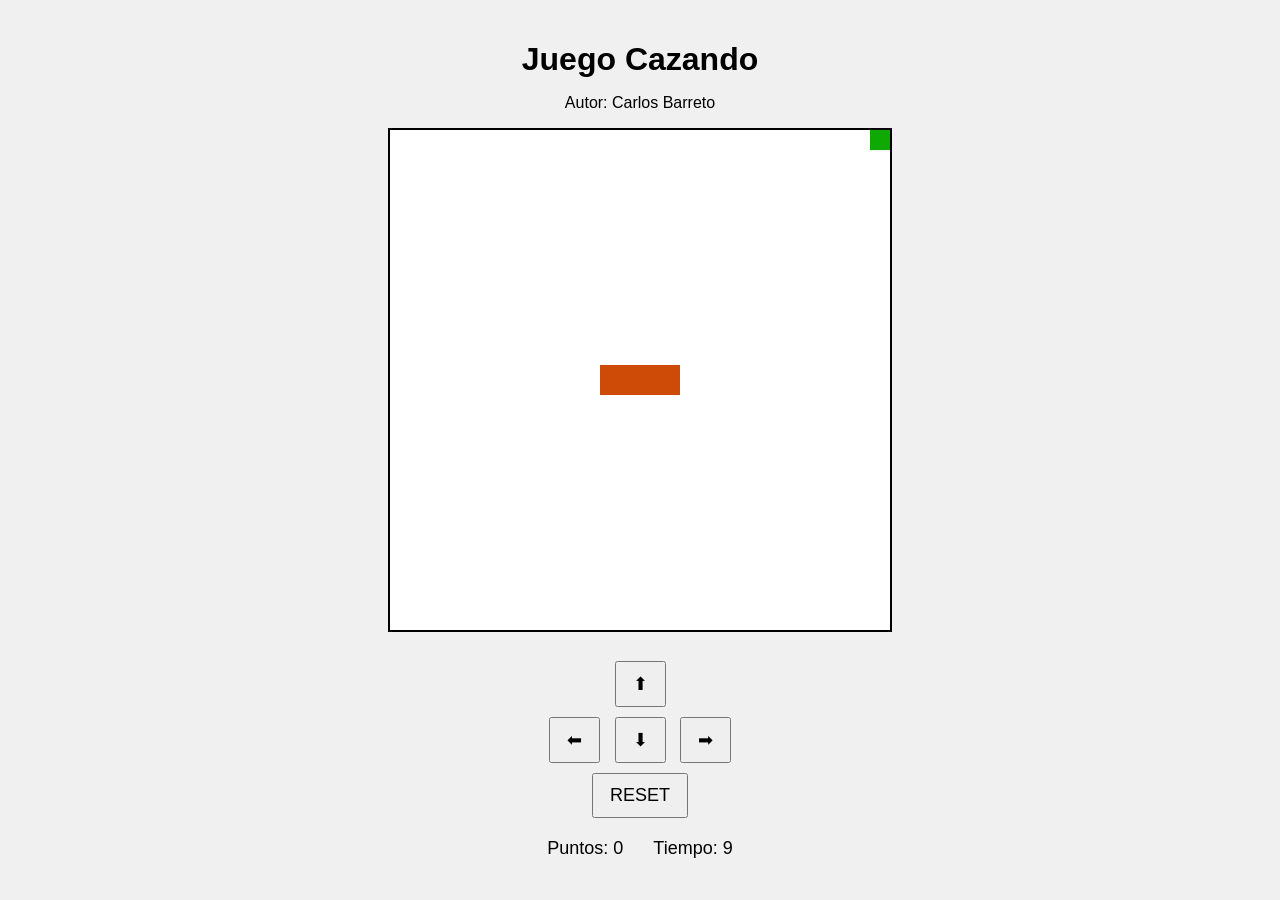
==== index.html @ 38a2e01c "cambio de nombre .html - index" ====
<!DOCTYPE html>
<html>
<head>
  <title>Juego Cazando</title>
  <link rel="stylesheet" href="cazando.css">
  <script src="utils.js"></script>
</head>
<body onload="iniciarJuego();">

  <h1>Juego Cazando</h1>
  <p>Autor: Carlos Barreto</p>
  <canvas id="areaJuego" width="500" height="500"></canvas>

  <div class="controles">
    <button onclick="moverArriba();">⬆</button>
    <br>
    <button onclick="moverIzquierda();">⬅</button>
    <button onclick="moverAbajo();">⬇</button>
    <button onclick="moverDerecha();">➡</button>
    <br>
    <button onclick="reset();">RESET</button>
    
  </div>


  <div class="panel">
    <span>Puntos: <span id="puntos">0</span></span>
    <span>Tiempo: <span id="tiempo">10</span></span>
  </div>

  <p id="mensaje"></p>

<script src="cazando.js"></script>
</body>
</html>
---- cazando.css ----
body {
  text-align: center;
  font-family: Arial, sans-serif;
  background: #f0f0f0;
  margin: 0;
  padding: 20px;
}

h1 {
  margin-bottom: 5px;
}

.panel {
  margin: 15px 0;
  font-size: 18px;
  display: flex;
  justify-content: center;
  gap: 30px;
}

canvas {
  background: white;
  border: 2px solid black;
}

.controles {
  margin-top: 20px;
}

button {
  margin: 5px;
  padding: 10px 16px;
  font-size: 18px;
  cursor: pointer;
}

#mensaje {
  font-size: 20px;
  font-weight: bold;
  color: darkred;
  margin-top: 15px;
}
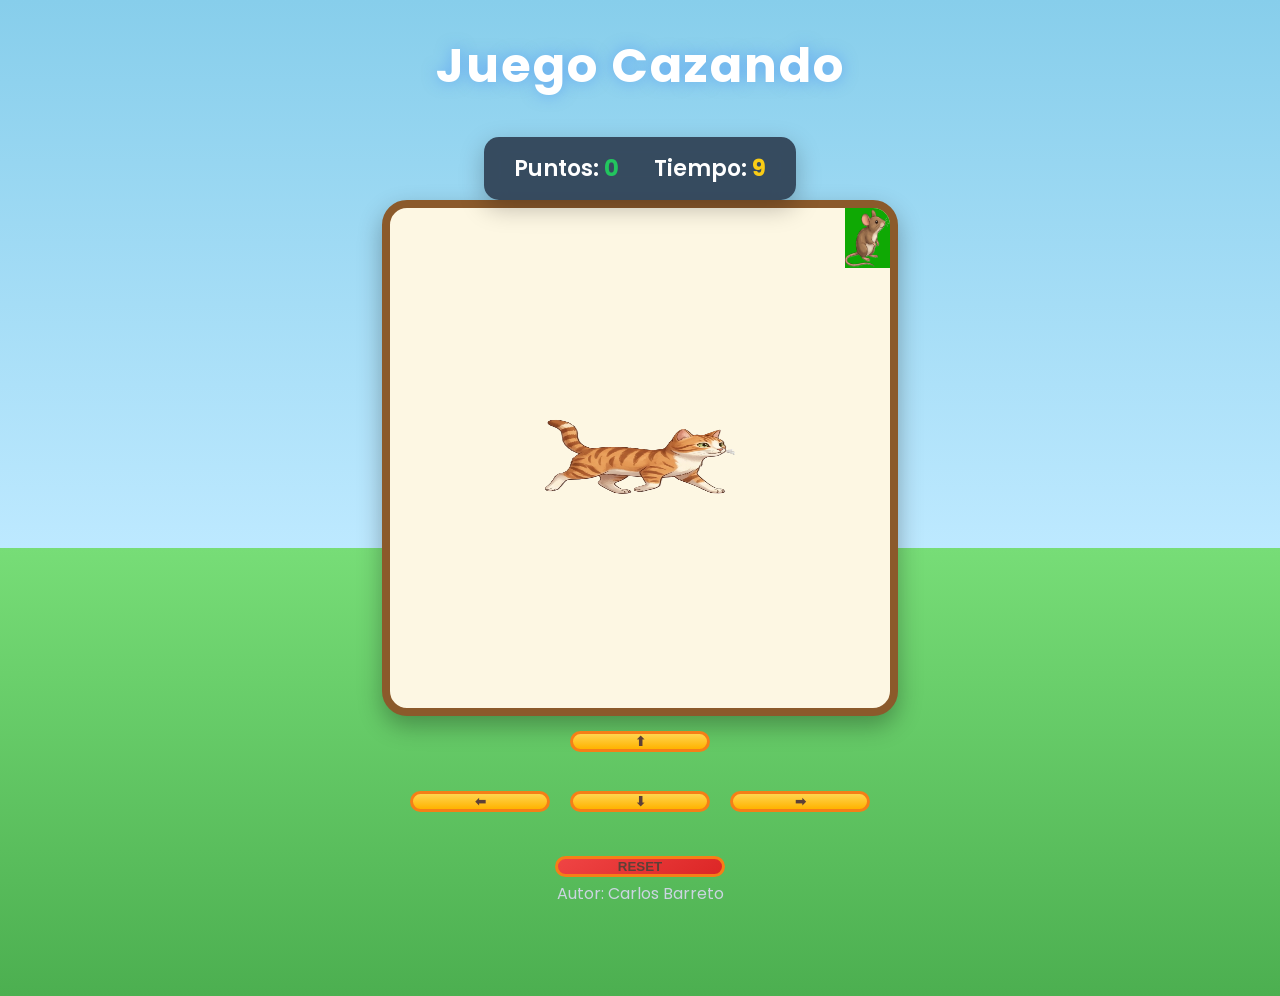
==== commit 3ca8bdef: "modo responsive, cambio img gato, raton" ====
--- a/index.html
+++ b/index.html
@@ -8,7 +8,11 @@
 <body onload="iniciarJuego();">
 
   <h1>Juego Cazando</h1>
-  <p>Autor: Carlos Barreto</p>
+  
+  <div class="panel">
+    <span>Puntos: <span id="puntos">0</span></span>
+    <span>Tiempo: <span id="tiempo">10</span></span>
+  </div>
   <canvas id="areaJuego" width="500" height="500"></canvas>
 
   <div class="controles">
@@ -23,11 +27,8 @@
   </div>
 
 
-  <div class="panel">
-    <span>Puntos: <span id="puntos">0</span></span>
-    <span>Tiempo: <span id="tiempo">10</span></span>
-  </div>
-
+  
+  <p>Autor: Carlos Barreto</p>
   <p id="mensaje"></p>
 
 <script src="cazando.js"></script>
--- a/cazando.css
+++ b/cazando.css
@@ -1,42 +1,200 @@
-body {
-  text-align: center;
-  font-family: Arial, sans-serif;
-  background: #f0f0f0;
-  margin: 0;
-  padding: 20px;
-}
-
-h1 {
-  margin-bottom: 5px;
-}
-
-.panel {
-  margin: 15px 0;
-  font-size: 18px;
-  display: flex;
-  justify-content: center;
-  gap: 30px;
-}
-
-canvas {
-  background: white;
-  border: 2px solid black;
-}
-
-.controles {
-  margin-top: 20px;
-}
-
-button {
-  margin: 5px;
-  padding: 10px 16px;
-  font-size: 18px;
-  cursor: pointer;
-}
-
-#mensaje {
-  font-size: 20px;
-  font-weight: bold;
-  color: darkred;
-  margin-top: 15px;
-}
+@import url('https://fonts.googleapis.com/css2?family=Poppins:wght@300;400;600;700&display=swap');
+
+*{
+    margin:0;
+    padding:0;
+    box-sizing:border-box;
+}
+
+body{
+    font-family:'Poppins',sans-serif;
+    min-height:100vh;
+
+    display:flex;
+    flex-direction:column;
+    justify-content:center;
+    align-items:center;
+
+    background:linear-gradient(
+    180deg,
+  #87CEEB 0%,
+  #bde9ff 55%,
+  #77dd77 55%,
+  #4caf50 100%);
+
+    color:white;
+    padding:30px;
+}
+
+h1{
+    font-size:3rem;
+    font-weight:700;
+    color:#fff;
+    margin-bottom:10px;
+    letter-spacing:2px;
+    text-shadow:0 0 15px rgba(59,130,246,.5);
+}
+
+p{
+    color:#cbd5e1;
+    margin-bottom:20px;
+}
+
+canvas{
+    background:#fdf7e3;
+    border:8px solid #8b5a2b;
+    border-radius:25px;
+    box-shadow:0 10px 25px rgba(0,0,0,.3);
+
+    transition:.3s;
+}
+
+canvas:hover{
+    transform:scale(1.01);
+}
+
+.panel{
+
+    margin-top:25px;
+
+    display:flex;
+    justify-content:center;
+    align-items:center;
+    gap:35px;
+
+    background:#1e293bcc;
+
+    padding:15px 30px;
+
+    border-radius:15px;
+
+    backdrop-filter:blur(10px);
+
+    box-shadow:0 8px 25px rgba(0,0,0,.25);
+
+    font-size:22px;
+    font-weight:600;
+}
+
+#puntos{
+    color:#22c55e;
+    font-weight:bold;
+}
+
+#tiempo{
+    color:#facc15;
+    font-weight:bold;
+}
+
+.controles{
+  
+    margin-top:5px;
+    display:grid;
+    grid-template-columns:repeat(3,140px);
+    grid-template-rows:repeat(3,40px);
+    gap:20px;
+    justify-content:center;
+    align-items:center;
+}
+
+/* Flechas */
+
+.controles button:nth-child(1){
+    grid-column:2;
+    grid-row:1;
+}
+
+.controles button:nth-child(3){
+    grid-column:1;
+    grid-row:2;
+}
+
+.controles button:nth-child(4){
+    grid-column:2;
+    grid-row:2;
+}
+
+.controles button:nth-child(5){
+    grid-column:3;
+    grid-row:2;
+}
+
+/* RESET */
+
+.controles button:last-child{
+    grid-column:1 / span 3;
+    width:170px;
+    justify-self:center;
+    margin-top:10px;
+}
+
+button{
+    border-radius:20px;
+    background:linear-gradient(#ffd54f,#ffb300);
+    color:#5d4037;
+    font-weight:bold;
+    border:3px solid #f57f17;
+}
+
+button:hover{
+
+    transform:translateY(-5px) scale(1.05);
+
+    box-shadow:
+    0 15px 30px rgba(59,130,246,.5);
+}
+
+button:active{
+    transform:scale(.95);
+}
+
+button:last-child{
+
+    margin-top:12px;
+
+    width:160px;
+
+    background:linear-gradient(145deg,#ef4444,#dc2626);
+
+    font-weight:bold;
+}
+
+#mensaje{
+
+    margin-top:20px;
+
+    font-size:24px;
+
+    font-weight:bold;
+
+    color:#22c55e;
+
+    text-shadow:0 0 10px rgba(34,197,94,.5);
+}
+
+@media(max-width:600px){
+
+    h1{
+        font-size:2rem;
+    }
+
+    canvas{
+        width:95vw;
+        height:95vw;
+        max-width:500px;
+        max-height:500px;
+    }
+
+    .panel{
+        flex-direction:column;
+        gap:10px;
+        font-size:18px;
+    }
+
+    button{
+        width:60px;
+        height:60px;
+        font-size:24px;
+    }
+
+}
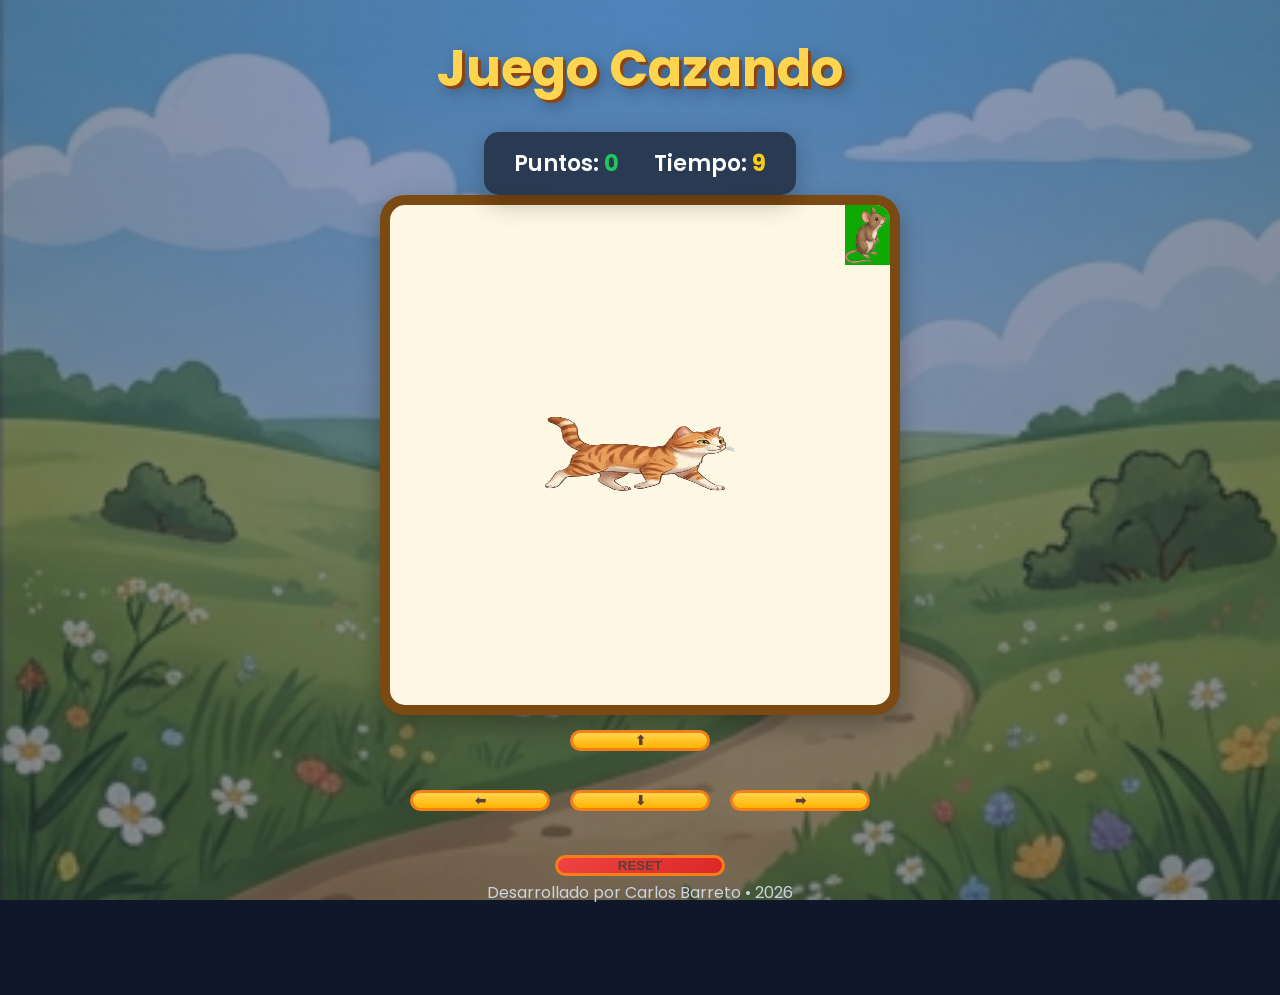
==== commit d0155eba: "Estilo al titulo" ====
--- a/index.html
+++ b/index.html
@@ -28,7 +28,7 @@
 
 
   
-  <p>Autor: Carlos Barreto</p>
+  <p>Desarrollado por Carlos Barreto • 2026</p>
   <p id="mensaje"></p>
 
 <script src="cazando.js"></script>
--- a/cazando.css
+++ b/cazando.css
@@ -7,6 +7,7 @@
 }
 
 body{
+
     font-family:'Poppins',sans-serif;
     min-height:100vh;
 
@@ -15,24 +16,56 @@
     justify-content:center;
     align-items:center;
 
-    background:linear-gradient(
-    180deg,
-  #87CEEB 0%,
-  #bde9ff 55%,
-  #77dd77 55%,
-  #4caf50 100%);
+    background:
+    radial-gradient(circle at top,#1e3a8a,#0f172a 70%);
 
     color:white;
+
     padding:30px;
+
+    position:relative;
+    overflow-x:hidden;
+
+}
+
+body::before{
+
+    content:"";
+
+    position:fixed;
+
+    top:0;
+    left:0;
+
+    width:100%;
+    height:100%;
+
+    background-image:url("img/fondo_pradera.png");
+
+    background-size:cover;
+
+    background-position:center;
+
+    background-repeat:no-repeat;
+
+    opacity:.5;
+
+    z-index:-1;
+
 }
 
 h1{
-    font-size:3rem;
-    font-weight:700;
-    color:#fff;
-    margin-bottom:10px;
-    letter-spacing:2px;
-    text-shadow:0 0 15px rgba(59,130,246,.5);
+
+    font-size:3.2rem;
+
+    color:#FFD54F;
+
+    text-shadow:
+
+    3px 3px 0 #8B4513,
+
+    6px 6px 15px rgba(0,0,0,.3);
+
 }
 
 p{
@@ -42,7 +75,7 @@
 
 canvas{
     background:#fdf7e3;
-    border:8px solid #8b5a2b;
+    border:10px solid #7b4a12;
     border-radius:25px;
     box-shadow:0 10px 25px rgba(0,0,0,.3);
 
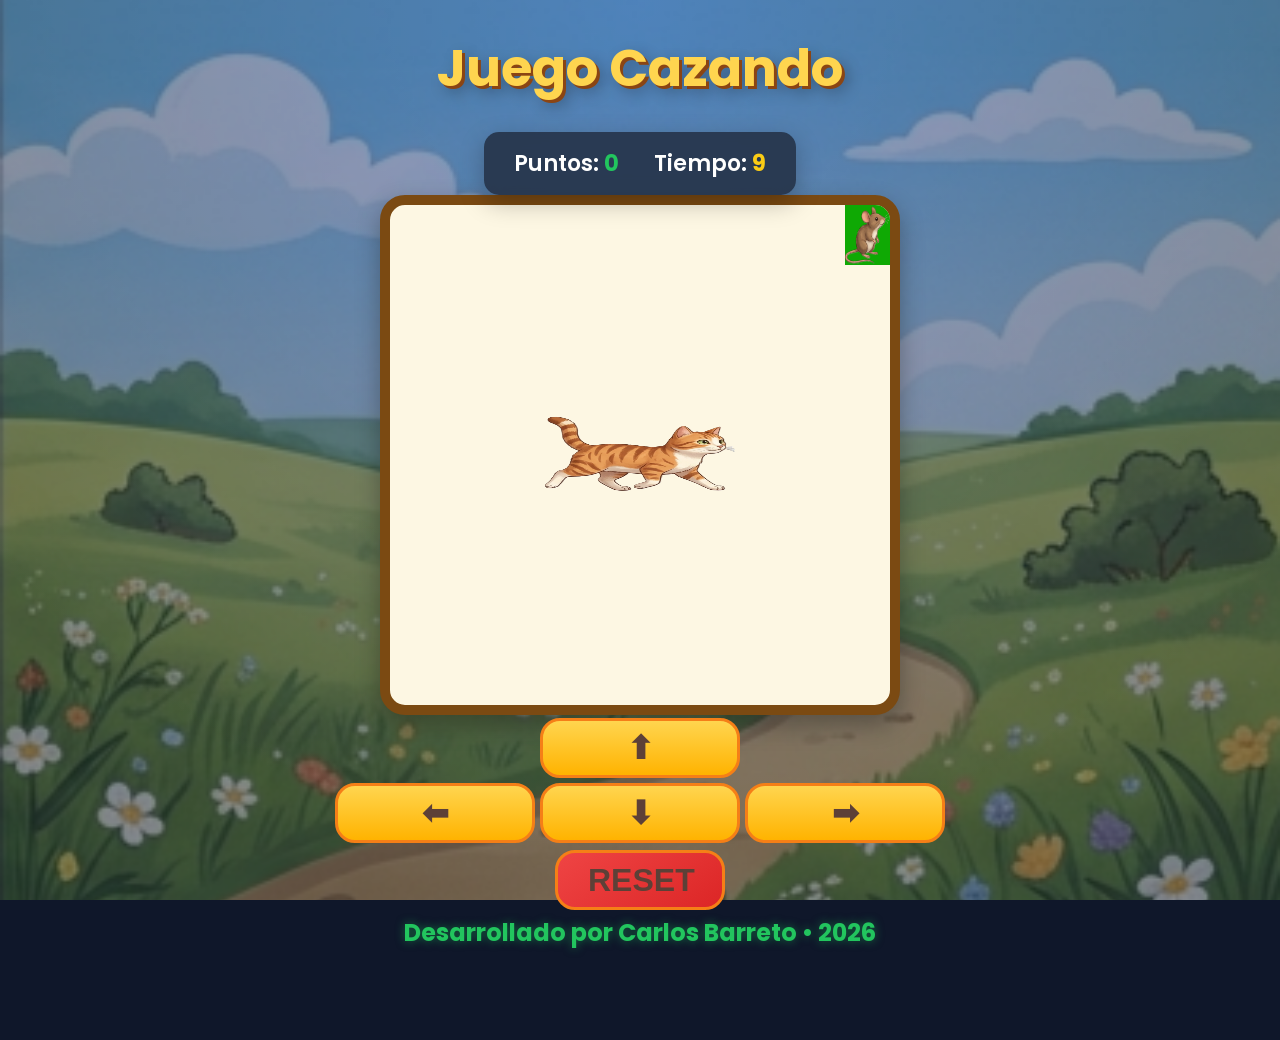
==== commit 7f077de3: "responsiv botones, adaptados" ====
--- a/index.html
+++ b/index.html
@@ -4,6 +4,8 @@
   <title>Juego Cazando</title>
   <link rel="stylesheet" href="cazando.css">
   <script src="utils.js"></script>
+  <meta name="viewport" content="width=device-width, initial-scale=1, maximum-scale=1">
+
 </head>
 <body onload="iniciarJuego();">
 
@@ -28,7 +30,7 @@
 
 
   
-  <p>Desarrollado por Carlos Barreto • 2026</p>
+  <p id="mensaje">Desarrollado por Carlos Barreto • 2026</p>
   <p id="mensaje"></p>
 
 <script src="cazando.js"></script>
--- a/cazando.css
+++ b/cazando.css
@@ -69,6 +69,7 @@
 }
 
 p{
+    margin-top: 20px;
     color:#cbd5e1;
     margin-bottom:20px;
 }
@@ -121,13 +122,19 @@
 
 .controles{
   
-    margin-top:5px;
+    margin-top:15px;
     display:grid;
     grid-template-columns:repeat(3,140px);
-    grid-template-rows:repeat(3,40px);
-    gap:20px;
+    grid-template-rows:repeat(3,35px);
+    gap:30px;
+    column-gap: 65px;
     justify-content:center;
     align-items:center;
+    margin-left: auto;         /* fuerza centrado */
+    margin-right: auto;        /* fuerza centrado */
+    max-width: 500px;          /* 👈 limita el ancho al del canvas */
+    width: 100%;               /* ocupa todo el ancho disponible */
+    
 }
 
 /* Flechas */
@@ -135,21 +142,25 @@
 .controles button:nth-child(1){
     grid-column:2;
     grid-row:1;
+    justify-self:center;
 }
 
 .controles button:nth-child(3){
     grid-column:1;
     grid-row:2;
+    justify-self:center;
 }
 
 .controles button:nth-child(4){
     grid-column:2;
     grid-row:2;
+    justify-self:center;
 }
 
 .controles button:nth-child(5){
     grid-column:3;
     grid-row:2;
+    justify-self:center;
 }
 
 /* RESET */
@@ -158,7 +169,7 @@
     grid-column:1 / span 3;
     width:170px;
     justify-self:center;
-    margin-top:10px;
+    margin-top: 15px;
 }
 
 button{
@@ -167,6 +178,18 @@
     color:#5d4037;
     font-weight:bold;
     border:3px solid #f57f17;
+    text-align: center;  /* centra el texto dentro del botón */
+    /* 👇 Espaciado */
+    margin: 10px;        /* separa cada botón de los demás */
+    padding: 15px 30px;  /* agranda el botón internamente */
+    font-size: 1.2rem;   /* texto más grande */
+    
+    width: clamp(120px, 20vw, 200px);
+    height: clamp(40px, 8vw, 60px);
+    font-size: clamp(2rem, 2vw, 1.6rem);
+    line-height: 0.5;    /* controla la altura de línea */
+    
+    
 }
 
 button:hover{
@@ -205,29 +228,124 @@
     text-shadow:0 0 10px rgba(34,197,94,.5);
 }
 
-@media(max-width:600px){
-
-    h1{
-        font-size:2rem;
-    }
-
-    canvas{
-        width:95vw;
-        height:95vw;
-        max-width:500px;
-        max-height:500px;
-    }
-
-    .panel{
-        flex-direction:column;
-        gap:10px;
-        font-size:18px;
-    }
-
-    button{
-        width:60px;
-        height:60px;
-        font-size:24px;
-    }
-
-}+@media (max-width: 600px) {
+
+    body {
+        padding: 15px; /* menos padding en móvil */
+    }
+
+    
+
+    h1 {
+        font-size: 2rem;
+        text-align: center; /* centrado */
+    }
+
+    canvas {
+        
+        width: 95vw;
+        height: auto;        /* mantiene proporción */
+        max-width: 500px;
+        max-height: 500px;
+        margin: 0 auto;      /* centrado */
+        display: block;
+        margin-bottom: 35px;
+    }
+
+    .panel {
+        flex-direction: column;
+        gap: 10px;
+        font-size: 18px;
+        text-align: center;
+        width: 100%;
+        max-width: 500px;    /* igual al canvas */
+        margin: 15px auto;   /* centrado */
+    }
+
+    .controles {
+        
+        
+        display: grid;
+        grid-template-columns: repeat(3, 1fr); /* columnas flexibles */
+        grid-auto-rows: minmax(20px, auto);
+        gap: 2px;
+        justify-items: center; /* centra cada botón en su celda */
+        max-width: 500px;      /* igual al canvas */
+        margin: 0 auto;        /* centrado */
+        row-gap: 35px;
+        margin-top: 15px;
+        margin-bottom: 15px; /* separación del botón de abajo */
+        
+    }
+
+    .controles button:nth-child(1) {
+        grid-column: 2;
+        grid-row: 1;
+        justify-self: center;
+        
+        margin-bottom: 55px; /* separación del botón de abajo */
+        margin-top: 15px;
+        
+    }
+
+    /* Flecha izquierda */
+    .controles button:nth-child(3) {
+        grid-column: 1;
+        grid-row: 2;
+        justify-self: center;
+        margin-top: 50px; /* separación respecto a la flecha de arriba */
+        margin-bottom: 50px
+    }
+
+    /* Flecha abajo */
+    .controles button:nth-child(4) {
+        grid-column: 2;
+        grid-row: 2;
+        justify-self: center;
+        margin-top: 50px;
+        margin-bottom: 50px
+    }
+
+    /* Flecha derecha */
+    .controles button:nth-child(5) {
+        grid-column: 3;
+        grid-row: 2;
+        justify-self: center;
+        margin-top: 50px;
+        margin-bottom: 50px
+    }
+
+
+    
+
+    button {
+        
+        width: clamp(60px, 40vw, 80px);
+        height: clamp(60px, 20vw, 80px);
+        font-size: 1.4rem;
+        border-radius: 12px; /* menos redondeado en móvil */
+        margin-top: 15px;
+        
+        
+    }
+    
+
+    .controles button:last-child {
+    grid-column: 1 / span 3;
+    width: 70%;           
+    justify-self: center;
+    margin-top: 55px;   /* 👈 más separación respecto al botón de flecha abajo */
+
+    }
+
+    
+
+    #mensaje {
+        margin-top: 55px;   /* separación respecto a las flechas */
+        text-align: center; /* centrado */
+        font-size: 15px;  /* tamaño cómodo en móvil */
+        color: #b0e4c3;
+    }
+
+}
+
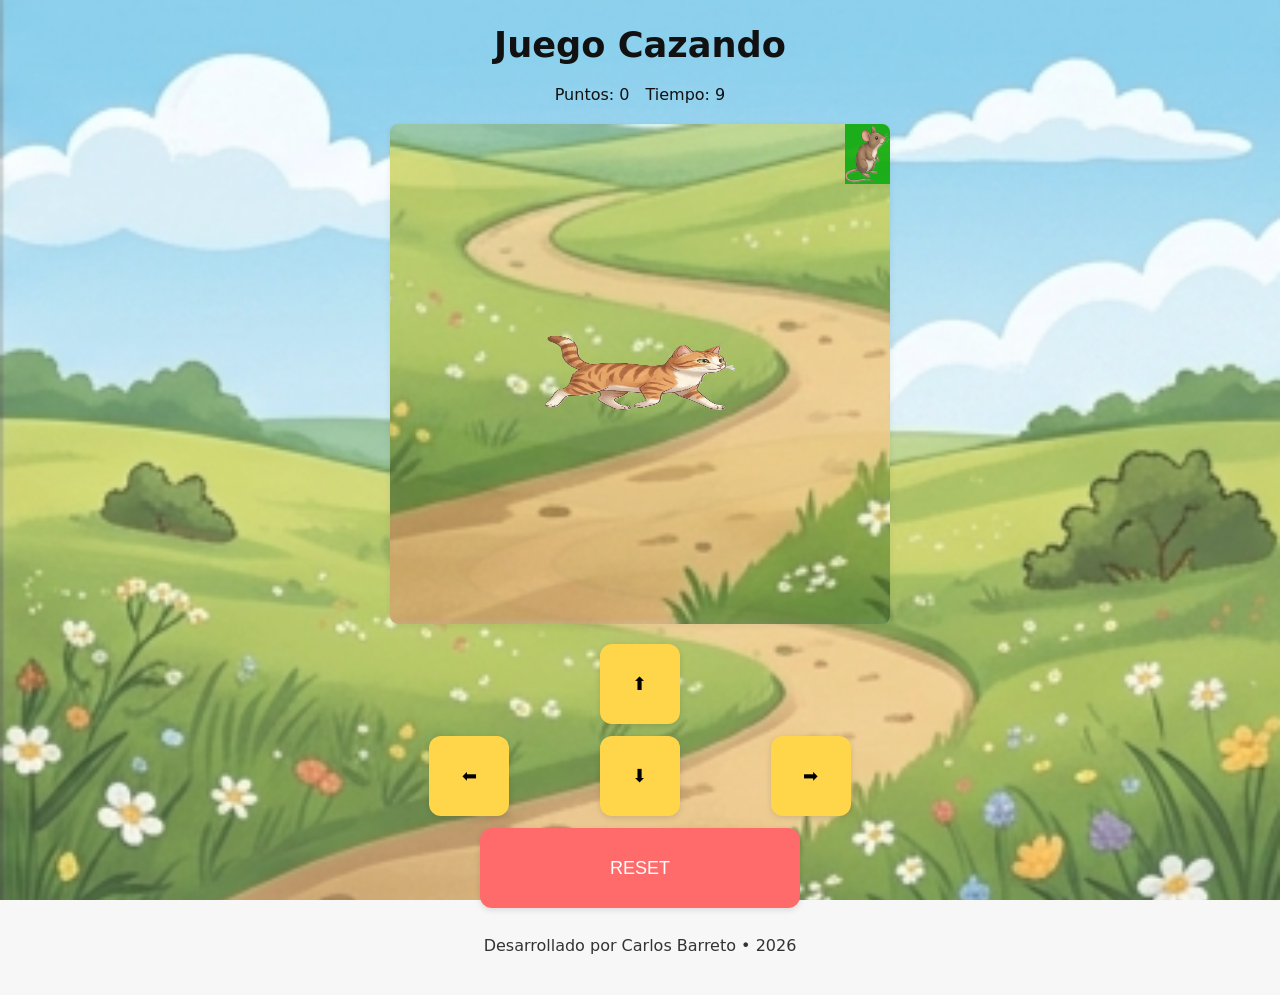
==== commit 3e379953: "diseño responsive, funcion incrementar tiempo" ====
--- a/index.html
+++ b/index.html
@@ -1,11 +1,12 @@
 <!DOCTYPE html>
-<html>
+<html lang="es">
 <head>
+  <meta charset="utf-8">
+  <meta name="viewport" content="width=device-width, initial-scale=1">
   <title>Juego Cazando</title>
   <link rel="stylesheet" href="cazando.css">
-  <script src="utils.js"></script>
-  <meta name="viewport" content="width=device-width, initial-scale=1, maximum-scale=1">
-
+  <script src="utils.js" defer></script>
+  
 </head>
 <body onload="iniciarJuego();">
 
@@ -15,24 +16,19 @@
     <span>Puntos: <span id="puntos">0</span></span>
     <span>Tiempo: <span id="tiempo">10</span></span>
   </div>
+
   <canvas id="areaJuego" width="500" height="500"></canvas>
 
   <div class="controles">
     <button onclick="moverArriba();">⬆</button>
-    <br>
     <button onclick="moverIzquierda();">⬅</button>
     <button onclick="moverAbajo();">⬇</button>
     <button onclick="moverDerecha();">➡</button>
-    <br>
     <button onclick="reset();">RESET</button>
-    
   </div>
 
+  <p id="mensaje">Desarrollado por Carlos Barreto • 2026</p>
 
-  
-  <p id="mensaje">Desarrollado por Carlos Barreto • 2026</p>
-  <p id="mensaje"></p>
-
-<script src="cazando.js"></script>
+  <script src="cazando.js" defer></script>
 </body>
-</html>+</html>
--- a/cazando.css
+++ b/cazando.css
@@ -1,351 +1,201 @@
-@import url('https://fonts.googleapis.com/css2?family=Poppins:wght@300;400;600;700&display=swap');
-
-*{
-    margin:0;
-    padding:0;
-    box-sizing:border-box;
-}
-
-body{
-
-    font-family:'Poppins',sans-serif;
-    min-height:100vh;
-
-    display:flex;
-    flex-direction:column;
-    justify-content:center;
-    align-items:center;
-
-    background:
-    radial-gradient(circle at top,#1e3a8a,#0f172a 70%);
-
-    color:white;
-
-    padding:30px;
-
-    position:relative;
-    overflow-x:hidden;
-
-}
-
-body::before{
-
-    content:"";
-
-    position:fixed;
-
-    top:0;
-    left:0;
-
-    width:100%;
-    height:100%;
-
-    background-image:url("img/fondo_pradera.png");
-
-    background-size:cover;
-
-    background-position:center;
-
-    background-repeat:no-repeat;
-
-    opacity:.5;
-
-    z-index:-1;
-
-}
-
-h1{
-
-    font-size:3.2rem;
-
-    color:#FFD54F;
-
-    text-shadow:
-
-    3px 3px 0 #8B4513,
-
-    6px 6px 15px rgba(0,0,0,.3);
-
-}
-
-p{
-    margin-top: 20px;
-    color:#cbd5e1;
-    margin-bottom:20px;
-}
-
-canvas{
-    background:#fdf7e3;
-    border:10px solid #7b4a12;
-    border-radius:25px;
-    box-shadow:0 10px 25px rgba(0,0,0,.3);
-
-    transition:.3s;
-}
-
-canvas:hover{
-    transform:scale(1.01);
-}
-
-.panel{
-
-    margin-top:25px;
-
-    display:flex;
-    justify-content:center;
-    align-items:center;
-    gap:35px;
-
-    background:#1e293bcc;
-
-    padding:15px 30px;
-
-    border-radius:15px;
-
-    backdrop-filter:blur(10px);
-
-    box-shadow:0 8px 25px rgba(0,0,0,.25);
-
-    font-size:22px;
-    font-weight:600;
-}
-
-#puntos{
-    color:#22c55e;
-    font-weight:bold;
-}
-
-#tiempo{
-    color:#facc15;
-    font-weight:bold;
-}
-
-.controles{
-  
-    margin-top:15px;
-    display:grid;
-    grid-template-columns:repeat(3,140px);
-    grid-template-rows:repeat(3,35px);
-    gap:30px;
-    column-gap: 65px;
-    justify-content:center;
-    align-items:center;
-    margin-left: auto;         /* fuerza centrado */
-    margin-right: auto;        /* fuerza centrado */
-    max-width: 500px;          /* 👈 limita el ancho al del canvas */
-    width: 100%;               /* ocupa todo el ancho disponible */
-    
-}
-
-/* Flechas */
-
-.controles button:nth-child(1){
-    grid-column:2;
-    grid-row:1;
-    justify-self:center;
-}
-
-.controles button:nth-child(3){
-    grid-column:1;
-    grid-row:2;
-    justify-self:center;
-}
-
-.controles button:nth-child(4){
-    grid-column:2;
-    grid-row:2;
-    justify-self:center;
-}
-
-.controles button:nth-child(5){
-    grid-column:3;
-    grid-row:2;
-    justify-self:center;
-}
-
-/* RESET */
-
-.controles button:last-child{
-    grid-column:1 / span 3;
-    width:170px;
-    justify-self:center;
-    margin-top: 15px;
-}
-
-button{
-    border-radius:20px;
-    background:linear-gradient(#ffd54f,#ffb300);
-    color:#5d4037;
-    font-weight:bold;
-    border:3px solid #f57f17;
-    text-align: center;  /* centra el texto dentro del botón */
-    /* 👇 Espaciado */
-    margin: 10px;        /* separa cada botón de los demás */
-    padding: 15px 30px;  /* agranda el botón internamente */
-    font-size: 1.2rem;   /* texto más grande */
-    
-    width: clamp(120px, 20vw, 200px);
-    height: clamp(40px, 8vw, 60px);
-    font-size: clamp(2rem, 2vw, 1.6rem);
-    line-height: 0.5;    /* controla la altura de línea */
-    
-    
-}
-
-button:hover{
-
-    transform:translateY(-5px) scale(1.05);
-
-    box-shadow:
-    0 15px 30px rgba(59,130,246,.5);
-}
-
-button:active{
-    transform:scale(.95);
-}
-
-button:last-child{
-
-    margin-top:12px;
-
-    width:160px;
-
-    background:linear-gradient(145deg,#ef4444,#dc2626);
-
-    font-weight:bold;
-}
-
-#mensaje{
-
-    margin-top:20px;
-
-    font-size:24px;
-
-    font-weight:bold;
-
-    color:#22c55e;
-
-    text-shadow:0 0 10px rgba(34,197,94,.5);
-}
-
-@media (max-width: 600px) {
-
+/* Estilos base */
+:root {
+    --max-width: 500px;
+    --gap: 12px;
+    --btn-min: 60px;
+    --btn-max: 80px;
+}
+
+/* fondo en todo el body */
+body::before {
+
+    content: "";
+
+    position: fixed;
+
+    top: 0;
+    left: 0;
+
+    width: 100%;
+    height: 100%;
+
+    background-image: url("img/fondo_pradera.png");
+
+    background-size: cover;
+
+    background-position: center;
+
+    background-repeat: no-repeat;
+
+    opacity: .9;
+
+    z-index: -1;
+
+}
+
+
+
+
+* {
+    box-sizing: border-box;
+}
+
+body {
+    font-family: system-ui, -apple-system, "Segoe UI", Roboto, "Helvetica Neue", Arial;
+    margin: 0;
+    padding: 24px;
+    display: flex;
+    flex-direction: column;
+    align-items: center;
+    gap: 20px;
+    background: #f7f7f7;
+    color: #111;
+}
+
+/* Encabezado y panel */
+h1 {
+    margin: 0;
+    font-size: 2.2rem;
+    text-align: center;
+}
+
+.panel {
+    display: flex;
+    gap: 16px;
+    align-items: center;
+    justify-content: center;
+    width: 100%;
+    max-width: var(--max-width);
+}
+
+/* Canvas centrado */
+canvas {
+    width: 100%;
+    max-width: var(--max-width);
+    height: auto;
+    display: block;
+    background-image: url("img/fondo_pradera_canvas.png");
+    background-size: cover;
+
+    background-position: center;
+
+    background-repeat: no-repeat;
+
+    opacity: .9;
+
+    z-index: -1;
+    border-radius: 8px;
+    box-shadow: 0 2px 8px rgba(0, 0, 0, 0.08);
+}
+
+/* Controles: grid limpio sin elementos extra en HTML */
+.controles {
+    display: grid;
+    grid-template-columns: repeat(3, 1fr);
+    grid-template-rows: auto auto auto;
+    gap: var(--gap);
+    justify-items: center;
+    align-items: center;
+    width: 100%;
+    max-width: var(--max-width);
+    margin: 0 auto;
+}
+
+/* Asignación explícita de cada botón según el orden en el HTML */
+.controles button:nth-child(1) {
+    /* Flecha arriba */
+    grid-column: 2;
+    grid-row: 1;
+}
+
+.controles button:nth-child(2) {
+    /* Flecha izquierda */
+    grid-column: 1;
+    grid-row: 2;
+}
+
+.controles button:nth-child(3) {
+    /* Flecha abajo */
+    grid-column: 2;
+    grid-row: 2;
+}
+
+.controles button:nth-child(4) {
+    /* Flecha derecha */
+    grid-column: 3;
+    grid-row: 2;
+}
+
+.controles button:nth-child(5) {
+    /* Reset */
+    grid-column: 1 / span 3;
+    grid-row: 3;
+    justify-self: center;
+}
+
+/* Estilo común de botones */
+.controles button {
+    width: clamp(var(--btn-min), 28vw, var(--btn-max));
+    height: clamp(var(--btn-min), 18vw, var(--btn-max));
+    font-size: 18px;
+    /* >=16px para evitar zoom en móviles */
+    border-radius: 12px;
+    border: none;
+    background: #ffd54a;
+    cursor: pointer;
+    display: inline-flex;
+    align-items: center;
+    justify-content: center;
+    box-shadow: 0 2px 6px rgba(0, 0, 0, 0.12);
+}
+
+/* Reset con ancho relativo */
+.controles button:nth-child(5) {
+    width: 70%;
+    max-width: 320px;
+    background: #ff6b6b;
+    color: #fff;
+}
+
+/* Mensaje final */
+#mensaje {
+    margin-top: 8px;
+    text-align: center;
+    font-size: 16px;
+    color: #333;
+}
+
+/* Media query para móviles: ajustes finos */
+@media screen and (max-width: 600px) {
     body {
-        padding: 15px; /* menos padding en móvil */
-    }
-
-    
+        padding: 16px;
+    }
 
     h1 {
-        font-size: 2rem;
-        text-align: center; /* centrado */
-    }
-
-    canvas {
-        
-        width: 95vw;
-        height: auto;        /* mantiene proporción */
-        max-width: 500px;
-        max-height: 500px;
-        margin: 0 auto;      /* centrado */
-        display: block;
-        margin-bottom: 35px;
+        font-size: 1.8rem;
     }
 
     .panel {
-        flex-direction: column;
         gap: 10px;
-        font-size: 18px;
-        text-align: center;
-        width: 100%;
-        max-width: 500px;    /* igual al canvas */
-        margin: 15px auto;   /* centrado */
+        font-size: 16px;
     }
 
     .controles {
-        
-        
-        display: grid;
-        grid-template-columns: repeat(3, 1fr); /* columnas flexibles */
-        grid-auto-rows: minmax(20px, auto);
-        gap: 2px;
-        justify-items: center; /* centra cada botón en su celda */
-        max-width: 500px;      /* igual al canvas */
-        margin: 0 auto;        /* centrado */
-        row-gap: 35px;
-        margin-top: 15px;
-        margin-bottom: 15px; /* separación del botón de abajo */
-        
-    }
-
-    .controles button:nth-child(1) {
-        grid-column: 2;
-        grid-row: 1;
-        justify-self: center;
-        
-        margin-bottom: 55px; /* separación del botón de abajo */
-        margin-top: 15px;
-        
-    }
-
-    /* Flecha izquierda */
-    .controles button:nth-child(3) {
-        grid-column: 1;
-        grid-row: 2;
-        justify-self: center;
-        margin-top: 50px; /* separación respecto a la flecha de arriba */
-        margin-bottom: 50px
-    }
-
-    /* Flecha abajo */
-    .controles button:nth-child(4) {
-        grid-column: 2;
-        grid-row: 2;
-        justify-self: center;
-        margin-top: 50px;
-        margin-bottom: 50px
-    }
-
-    /* Flecha derecha */
+        gap: 10px;
+        row-gap: 14px;
+    }
+
+    .controles button {
+        font-size: 16px;
+        /* mantener >=16px para evitar zoom */
+        border-radius: 10px;
+    }
+
     .controles button:nth-child(5) {
-        grid-column: 3;
-        grid-row: 2;
-        justify-self: center;
-        margin-top: 50px;
-        margin-bottom: 50px
-    }
-
-
-    
-
-    button {
-        
-        width: clamp(60px, 40vw, 80px);
-        height: clamp(60px, 20vw, 80px);
-        font-size: 1.4rem;
-        border-radius: 12px; /* menos redondeado en móvil */
-        margin-top: 15px;
-        
-        
-    }
-    
-
-    .controles button:last-child {
-    grid-column: 1 / span 3;
-    width: 70%;           
-    justify-self: center;
-    margin-top: 55px;   /* 👈 más separación respecto al botón de flecha abajo */
-
-    }
-
-    
+        margin-top: 8px;
+    }
 
     #mensaje {
-        margin-top: 55px;   /* separación respecto a las flechas */
-        text-align: center; /* centrado */
-        font-size: 15px;  /* tamaño cómodo en móvil */
-        color: #b0e4c3;
-    }
-
-}
-
+        font-size: 15px;
+    }
+}
